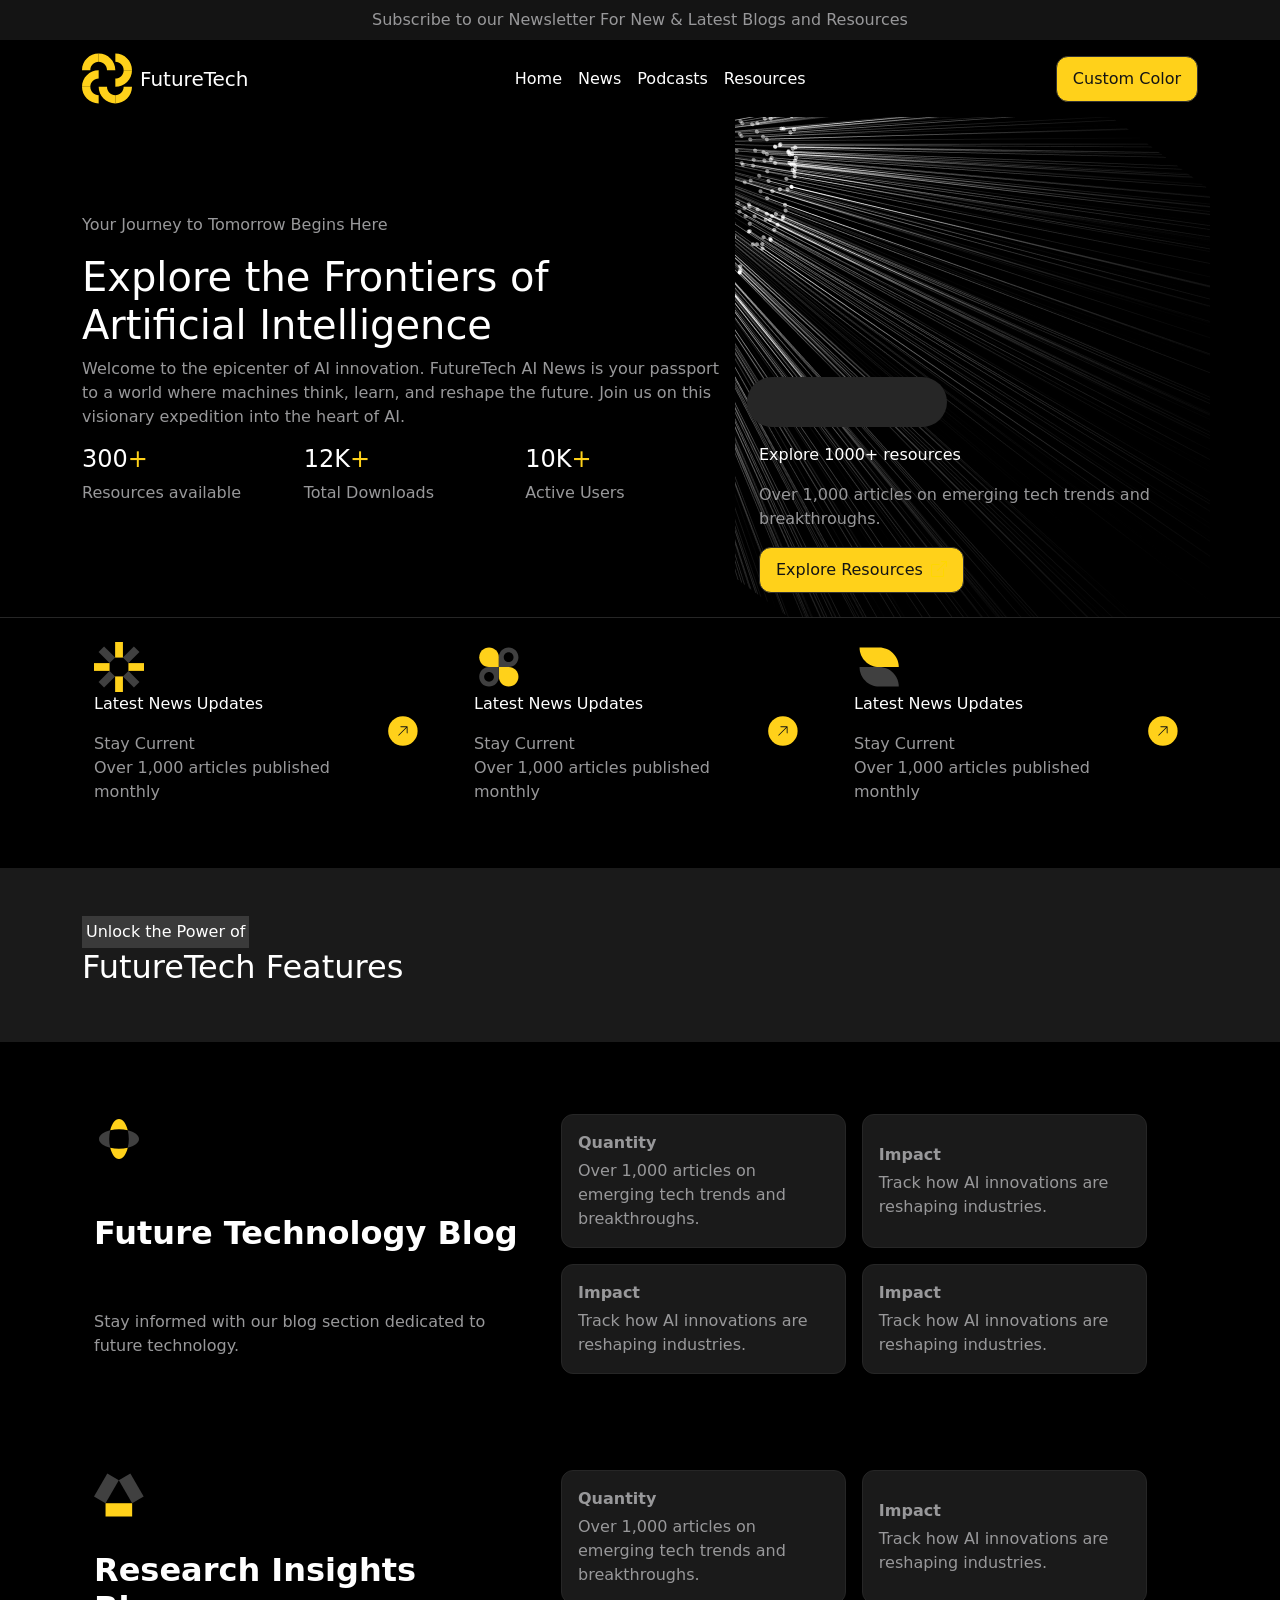
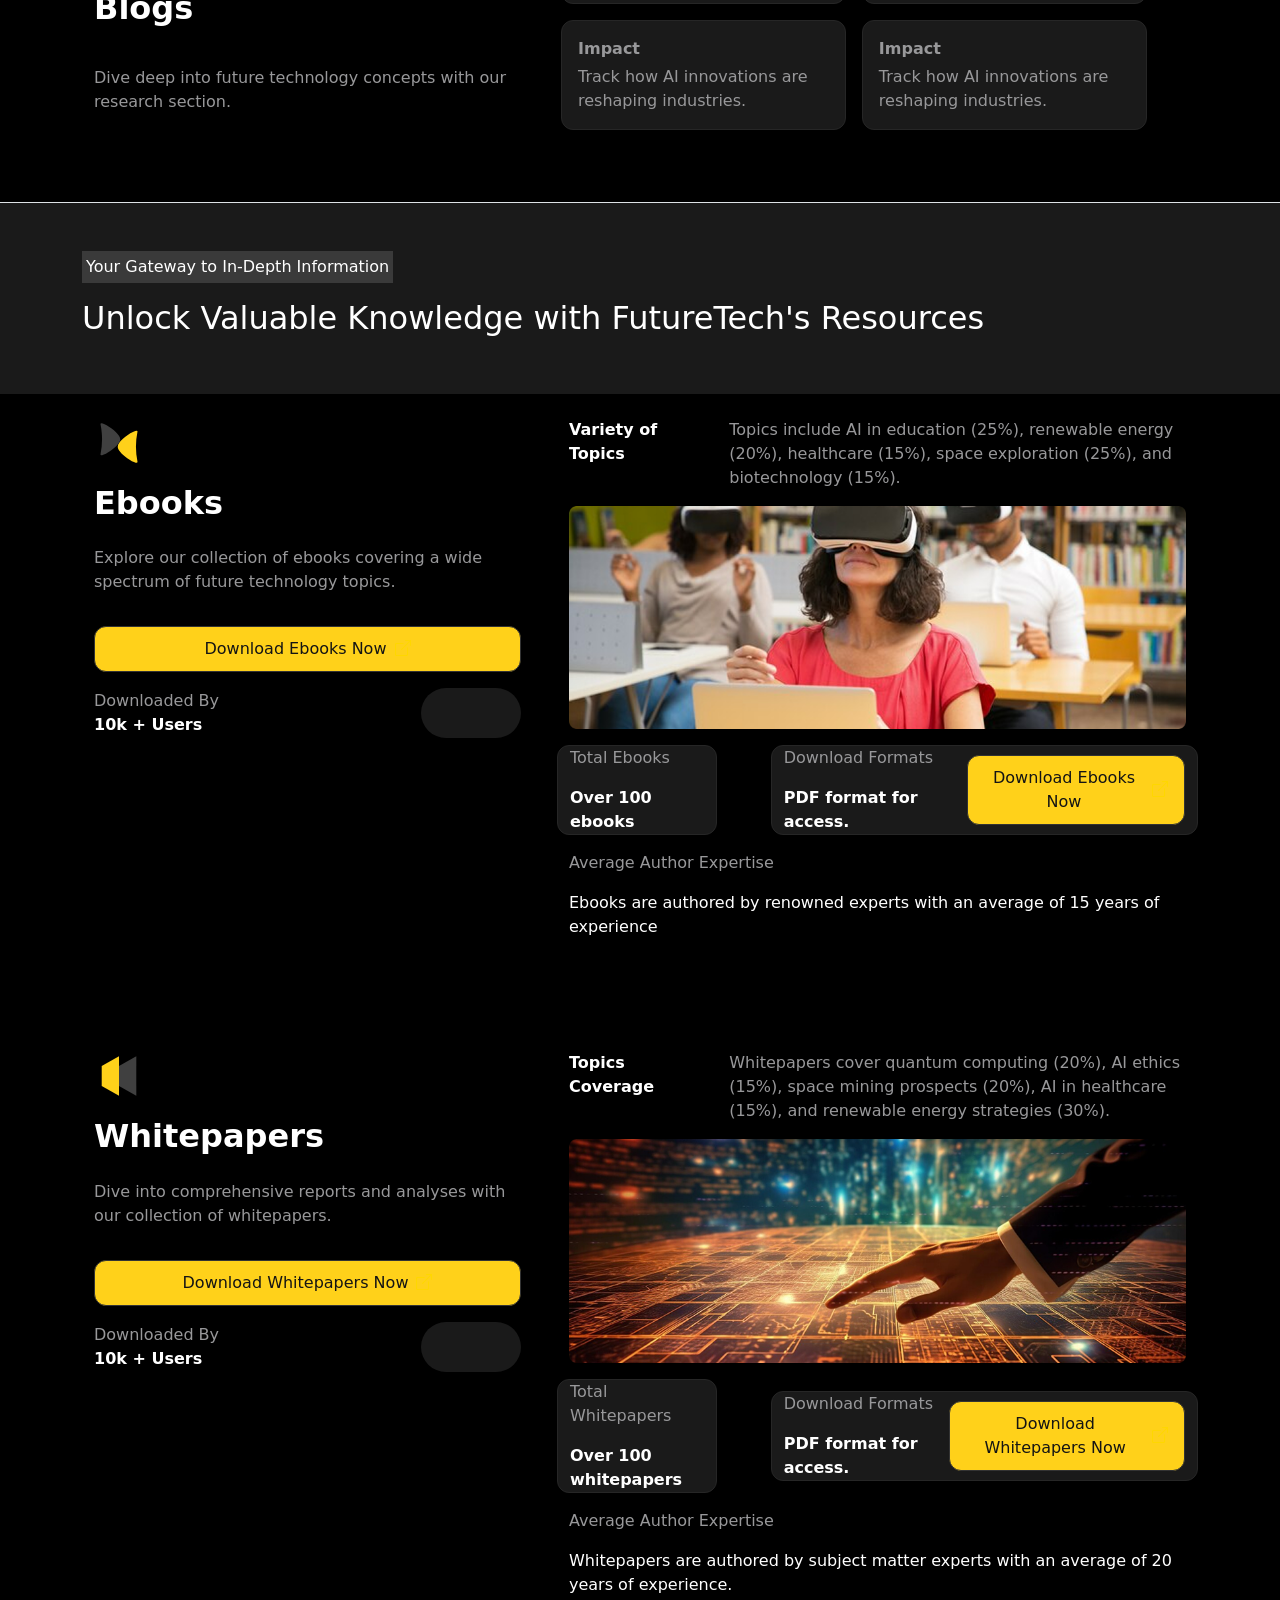
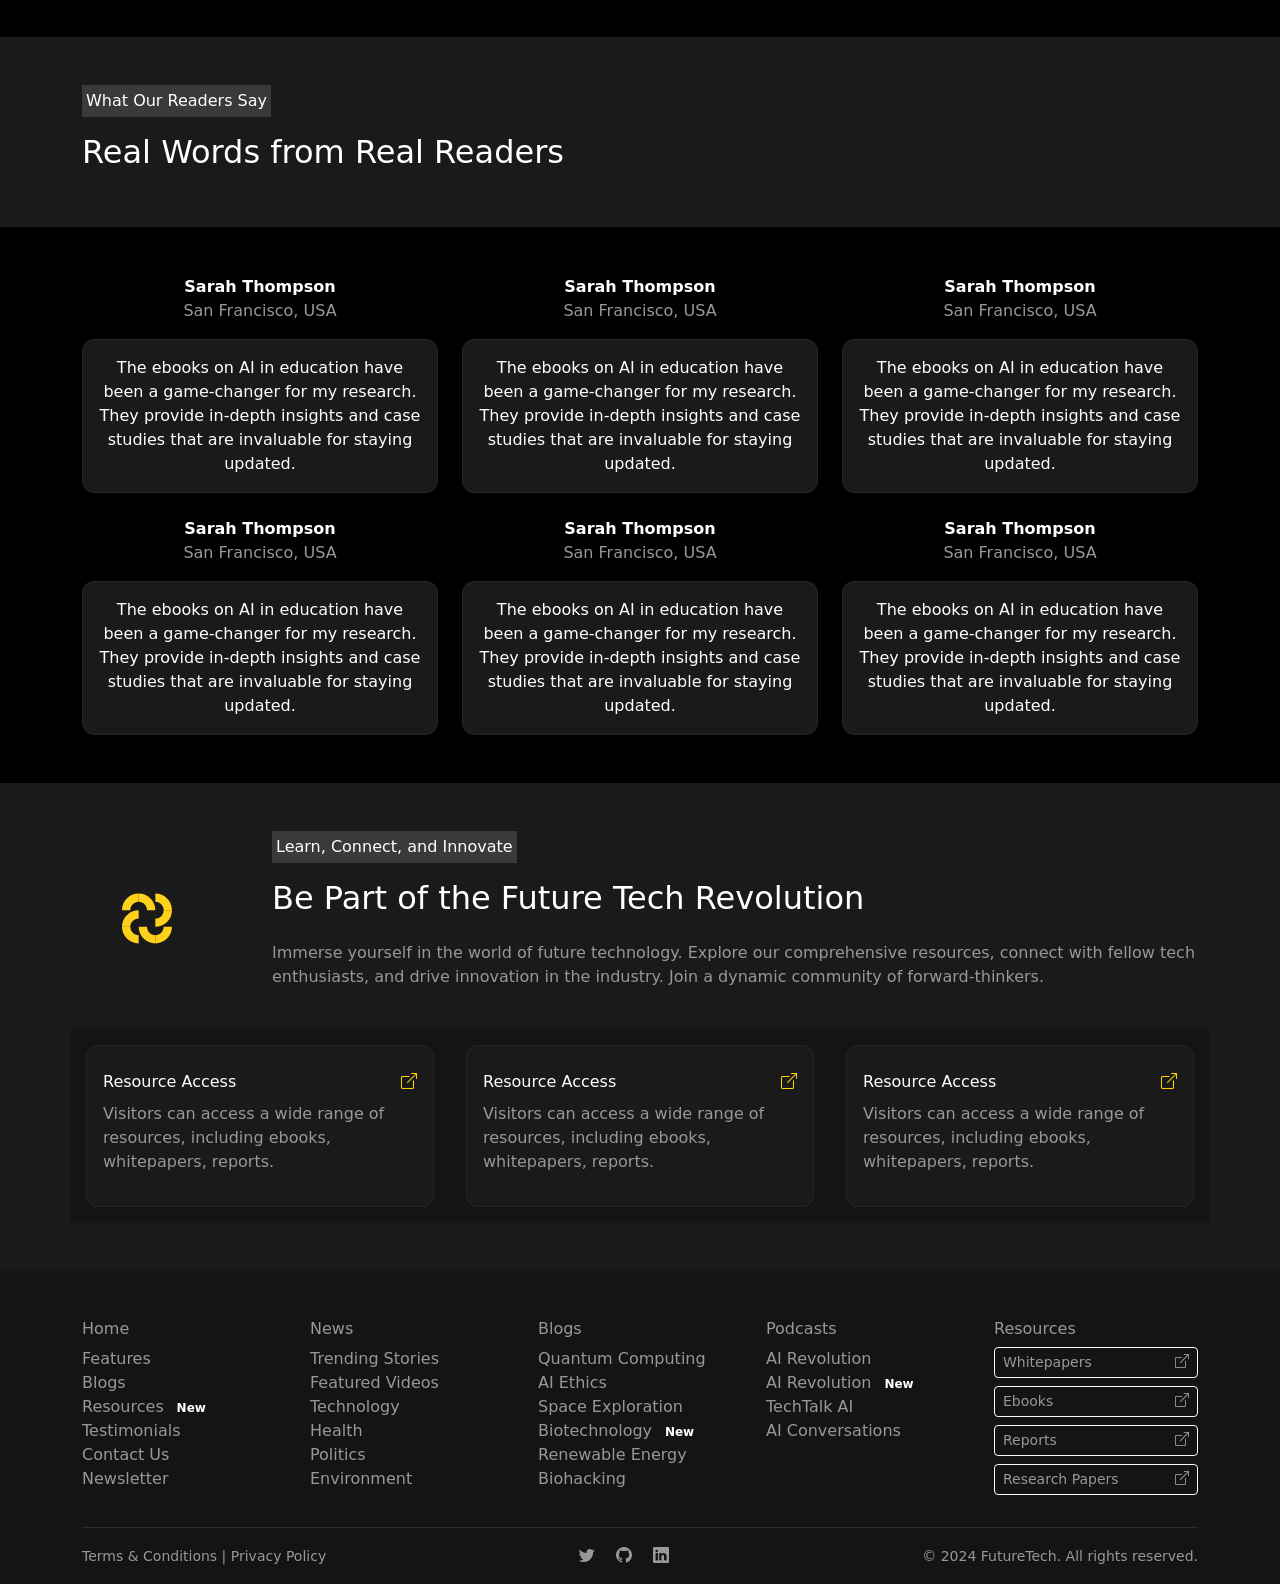
==== index.html @ 831b44a8 "Add the project." ====
<!DOCTYPE html>
<html lang="en">
  <head>
    <meta charset="UTF-8" />
    <meta name="viewport" content="width=device-width, initial-scale=1.0" />
    <title>Document</title>

    <link
      rel="stylesheet"
      href="https://cdnjs.cloudflare.com/ajax/libs/bootstrap/5.3.3/css/bootstrap.min.css"
      crossorigin="anonymous"
    />
    <link
      href="https://cdn.jsdelivr.net/npm/bootstrap-icons@1.10.5/font/bootstrap-icons.css"
      rel="stylesheet"
    />
    <link rel="stylesheet" href="style/style.css" />
  </head>

  <header>
    <div class="banner">
      <div
        class="container d-flex justify-content-center align-items-center py-2"
      >
        Subscribe to our Newsletter For New & Latest Blogs and Resources
      </div>
    </div>

    <nav class="navbar navbar-expand-lg">
      <div class="container">
        <a class="navbar-brand d-flex align-items-center" href="#">
          <img src="assets/icons/logo.svg" alt="logo" class="me-2" />
          <span class="text-white">FutureTech</span>
        </a>
        <button
          class="navbar-toggler"
          type="button"
          data-bs-toggle="collapse"
          data-bs-target="#navbarSupportedContent"
          aria-controls="navbarSupportedContent"
          aria-expanded="false"
          aria-label="Toggle navigation"
        >
          <span class="navbar-toggler-icon"></span>
        </button>
        <div
          class="collapse navbar-collapse justify-content-center"
          id="navbarSupportedContent"
        >
          <ul class="navbar-nav mx-auto mb-2 mb-lg-0">
            <li class="nav-item">
              <a
                class="nav-link my-nav-link mx-2 p-0 active"
                aria-current="page"
                href="#"
                >Home</a
              >
            </li>
            <li class="nav-item">
              <a class="nav-link mx-2 p-0" href="#">News</a>
            </li>
            <li class="nav-item">
              <a class="nav-link mx-2 p-0" href="#">Podcasts</a>
            </li>
            <li class="nav-item">
              <a class="nav-link mx-2 p-0" href="#">Resources</a>
            </li>
          </ul>
        </div>
        <button class="btn custom-btn d-none d-lg-block" type="submit">
          Custom Color
        </button>
      </div>
    </nav>

    <div class="first-row">
      <div class="container">
        <div class="row">
          <!-- Left Column -->
          <div
            class="col-12 col-md-7 left-container d-flex flex-column justify-content-center mb-4 mb-md-0"
          >
            <p>Your Journey to Tomorrow Begins Here</p>
            <h1 class="text-white">
              Explore the Frontiers of Artificial Intelligence
            </h1>
            <p>
              Welcome to the epicenter of AI innovation. FutureTech AI News is
              your passport to a world where machines think, learn, and reshape
              the future. Join us on this visionary expedition into the heart of
              AI.
            </p>

            <!-- Stats Row -->
            <div class="row text-white">
              <div class="col-4 col-sm-4">
                <h4>300<span class="text-yellow">+</span></h4>
                <p class="text-gray">Resources available</p>
              </div>
              <div class="col-4 col-sm-4">
                <h4>12K<span class="text-yellow">+</span></h4>
                <p class="text-gray">Total Downloads</p>
              </div>
              <div class="col-4 col-sm-4">
                <h4>10K<span class="text-yellow">+</span></h4>
                <p class="text-gray">Active Users</p>
              </div>
            </div>
          </div>

          <!-- Right Column -->
          <div
            class="col-12 col-md-5 right-container d-flex flex-column justify-content-end align-items-start p-4"
          >
            <div class="images row mb-3"></div>
            <p>Explore 1000+ resources</p>
            <p class="text-gray">
              Over 1,000 articles on emerging tech trends and breakthroughs.
            </p>
            <button class="custom-btn">
              Explore Resources
              <i class="bi bi-box-arrow-up-right arrow-icon"></i>
            </button>
          </div>
        </div>
      </div>
    </div>

    <div class="second-row">
      <div class="container">
        <div class="row">
          <!-- Reusable Columns -->
          <div class="col-12 col-md-6 col-lg-4 mb-4">
            <div class="row">
              <div
                class="col-8 col-sm-9 d-flex flex-column justify-content-between p-4"
              >
                <img
                  src="assets/icons/Icon.svg"
                  alt="icon"
                  style="width: 50px; height: 50px"
                />
                <p class="text-white">Latest News Updates</p>
                <p class="m-0">Stay Current</p>
                <p>Over 1,000 articles published monthly</p>
              </div>
              <div
                class="col-4 col-sm-3 d-flex justify-content-center align-items-center"
              >
                <a href="">
                  <img
                    src="assets/icons/arrow.svg"
                    alt="arrow"
                    style="width: 30px; height: 30px"
                  />
                </a>
              </div>
            </div>
          </div>

          <div class="col-12 col-md-6 col-lg-4 mb-4">
            <div class="row">
              <div
                class="col-8 col-sm-9 d-flex flex-column justify-content-between p-4"
              >
                <img
                  src="assets/icons/Icon (1).svg"
                  alt="icon"
                  style="width: 50px; height: 50px"
                />
                <p class="text-white">Latest News Updates</p>
                <p class="m-0">Stay Current</p>
                <p>Over 1,000 articles published monthly</p>
              </div>
              <div
                class="col-4 col-sm-3 d-flex justify-content-center align-items-center"
              >
                <a href="">
                  <img
                    src="assets/icons/arrow.svg"
                    alt="arrow"
                    style="width: 30px; height: 30px"
                  />
                </a>
              </div>
            </div>
          </div>

          <div class="col-12 col-md-6 col-lg-4 mb-4">
            <div class="row">
              <div
                class="col-8 col-sm-9 d-flex flex-column justify-content-between p-4"
              >
                <img
                  src="assets/icons/Icon (2).svg"
                  alt="icon"
                  style="width: 50px; height: 50px"
                />
                <p class="text-white">Latest News Updates</p>
                <p class="m-0">Stay Current</p>
                <p>Over 1,000 articles published monthly</p>
              </div>
              <div
                class="col-4 col-sm-3 d-flex justify-content-center align-items-center"
              >
                <a href="">
                  <img
                    src="assets/icons/arrow.svg"
                    alt="arrow"
                    style="width: 30px; height: 30px"
                  />
                </a>
              </div>
            </div>
          </div>
        </div>
      </div>
    </div>
  </header>

  <main>
    <!-- Features Section -->
    <section class="welcome-container py-5">
      <div class="container">
        <div class="p-1 patch">Unlock the Power of</div>
        <h2>FutureTech Features</h2>
      </div>
    </section>

    <section class="features py-5 border-bottom">
      <div class="container">
        <!-- First Feature Block -->
        <div class="row mb-5">
          <div class="col-12 col-md-5 p-4">
            <div class="d-flex flex-column justify-content-between gap-3 h-100">
              <img
                src="assets/icons/f-1.svg"
                alt="asd"
                style="width: 50px; height: 50px"
              />
              <h2><strong>Future Technology Blog</strong></h2>
              <p>
                Stay informed with our blog section dedicated to future
                technology.
              </p>
            </div>
          </div>
          <div class="col-12 col-md-7 p-4">
            <div class="row g-3">
              <div class="col-12 col-sm-6 col-lg-6 feature-item p-3 me-3">
                <div
                  class="d-flex flex-column justify-content-center align-items-start h-100"
                >
                  <strong class="mb-1">Quantity</strong>
                  <p class="mb-0">
                    Over 1,000 articles on emerging tech trends and
                    breakthroughs.
                  </p>
                </div>
              </div>
              <div class="col-12 col-sm-6 col-lg-6 feature-item p-3 me-3">
                <div
                  class="d-flex flex-column justify-content-center align-items-start h-100"
                >
                  <strong class="mb-1">Impact</strong>
                  <p class="mb-0">
                    Track how AI innovations are reshaping industries.
                  </p>
                </div>
              </div>
              <div class="col-12 col-sm-6 col-lg-6 feature-item p-3 me-3">
                <div
                  class="d-flex flex-column justify-content-center align-items-start h-100"
                >
                  <strong class="mb-1">Impact</strong>
                  <p class="mb-0">
                    Track how AI innovations are reshaping industries.
                  </p>
                </div>
              </div>
              <div class="col-12 col-sm-6 col-lg-6 feature-item p-3 me-3">
                <div
                  class="d-flex flex-column justify-content-center align-items-start h-100"
                >
                  <strong class="mb-1">Impact</strong>
                  <p class="mb-0">
                    Track how AI innovations are reshaping industries.
                  </p>
                </div>
              </div>
            </div>
          </div>
        </div>

        <!-- Second Feature Block -->
        <div class="row">
          <div class="col-12 col-md-5 p-4">
            <div class="d-flex flex-column justify-content-between gap-3 h-100">
              <img
                src="assets/icons/f-2.svg"
                alt="asd"
                style="width: 50px; height: 50px"
              />
              <h2><strong>Research Insights Blogs</strong></h2>
              <p>
                Dive deep into future technology concepts with our research
                section.
              </p>
            </div>
          </div>
          <div class="col-12 col-md-7 p-4">
            <div class="row g-3">
              <div class="col-12 col-sm-6 col-lg-6 feature-item p-3 me-3">
                <div
                  class="d-flex flex-column justify-content-center align-items-start h-100"
                >
                  <strong class="mb-1">Quantity</strong>
                  <p class="mb-0">
                    Over 1,000 articles on emerging tech trends and
                    breakthroughs.
                  </p>
                </div>
              </div>
              <div class="col-12 col-sm-6 col-lg-6 feature-item p-3 me-3">
                <div
                  class="d-flex flex-column justify-content-center align-items-start h-100"
                >
                  <strong class="mb-1">Impact</strong>
                  <p class="mb-0">
                    Track how AI innovations are reshaping industries.
                  </p>
                </div>
              </div>
              <div class="col-12 col-sm-6 col-lg-6 feature-item p-3 me-3">
                <div
                  class="d-flex flex-column justify-content-center align-items-start h-100"
                >
                  <strong class="mb-1">Impact</strong>
                  <p class="mb-0">
                    Track how AI innovations are reshaping industries.
                  </p>
                </div>
              </div>
              <div class="col-12 col-sm-6 col-lg-6 feature-item p-3 me-3">
                <div
                  class="d-flex flex-column justify-content-center align-items-start h-100"
                >
                  <strong class="mb-1">Impact</strong>
                  <p class="mb-0">
                    Track how AI innovations are reshaping industries.
                  </p>
                </div>
              </div>
            </div>
          </div>
        </div>
      </div>
    </section>

    <section class="welcome-container py-5">
      <div class="container">
        <div class="p-1 patch mb-3">Your Gateway to In-Depth Information</div>
        <h2>Unlock Valuable Knowledge with FutureTech's Resources</h2>
      </div>
    </section>

    <section class="knowledge">
      <div class="container">
        <!-- First Row -->
        <div class="row mb-5">
          <div class="col-12 col-md-5 p-4 d-flex flex-column gap-3">
            <img
              src="assets/icons/k-1.svg"
              alt=""
              style="width: 50px; height: 50px"
            />
            <h2><strong>Ebooks</strong></h2>
            <p>
              Explore our collection of ebooks covering a wide spectrum of
              future technology topics.
            </p>
            <button
              class="custom-btn d-flex justify-content-center align-items-center gap-2"
            >
              Download Ebooks Now
              <i class="bi bi-box-arrow-up-right arrow-icon"></i>
            </button>
            <div
              class="download-count d-flex justify-content-between align-items-center"
            >
              <div>
                <p class="mb-0">Downloaded By</p>
                <strong class="text-white">10k + Users</strong>
              </div>
              <div
                style="
                  height: 50px;
                  width: 100px;
                  background-color: rgba(47, 47, 47, 0.574);
                  border-radius: 100px;
                "
              ></div>
            </div>
          </div>

          <div class="col-12 col-md-7 p-4">
            <div class="container-fluid px-0 mb-3">
              <div class="row">
                <div class="col-12 col-sm-3">
                  <strong class="text-white">Variety of Topics</strong>
                </div>
                <div class="col-12 col-sm-9">
                  Topics include AI in education (25%), renewable energy (20%),
                  healthcare (15%), space exploration (25%), and biotechnology
                  (15%).
                </div>
              </div>
            </div>
            <div class="image mb-3">
              <img src="assets/imgs/k-1.png" alt="" class="img-fluid" />
            </div>
            <div class="container-fluid px-0">
              <div class="row align-items-center">
                <div class="col-12 col-sm-3 bor-back mb-3 mb-sm-0">
                  <p>Total Ebooks</p>
                  <strong class="text-white">Over 100 ebooks</strong>
                </div>
                <div class="col-12 col-sm-1"></div>
                <div
                  class="col-12 col-sm-8 bor-back d-flex justify-content-between align-items-center"
                >
                  <div>
                    <p>Download Formats</p>
                    <strong class="text-white">PDF format for access.</strong>
                  </div>
                  <button
                    class="custom-btn d-flex justify-content-center align-items-center gap-2"
                  >
                    Download Ebooks Now
                    <i class="bi bi-box-arrow-up-right arrow-icon"></i>
                  </button>
                </div>
              </div>
            </div>
            <div class="mt-3">
              <p>Average Author Expertise</p>
              <p class="text-white">
                Ebooks are authored by renowned experts with an average of 15
                years of experience
              </p>
            </div>
          </div>
        </div>

        <!-- Second Row -->
        <div class="row">
          <div class="col-12 col-md-5 p-4 d-flex flex-column gap-3">
            <img
              src="assets/icons/k-2.svg"
              alt=""
              style="width: 50px; height: 50px"
            />
            <h2><strong>Whitepapers</strong></h2>
            <p>
              Dive into comprehensive reports and analyses with our collection
              of whitepapers.
            </p>
            <button
              class="custom-btn d-flex justify-content-center align-items-center gap-2"
            >
              Download Whitepapers Now
              <i class="bi bi-box-arrow-up-right arrow-icon"></i>
            </button>
            <div
              class="download-count d-flex justify-content-between align-items-center"
            >
              <div>
                <p class="mb-0">Downloaded By</p>
                <strong class="text-white">10k + Users</strong>
              </div>
              <div
                style="
                  height: 50px;
                  width: 100px;
                  background-color: rgba(47, 47, 47, 0.574);
                  border-radius: 100px;
                "
              ></div>
            </div>
          </div>

          <div class="col-12 col-md-7 p-4">
            <div class="container-fluid px-0 mb-3">
              <div class="row">
                <div class="col-12 col-sm-3">
                  <strong class="text-white">Topics Coverage</strong>
                </div>
                <div class="col-12 col-sm-9">
                  Whitepapers cover quantum computing (20%), AI ethics (15%),
                  space mining prospects (20%), AI in healthcare (15%), and
                  renewable energy strategies (30%).
                </div>
              </div>
            </div>
            <div class="image mb-3">
              <img src="assets/imgs/k-2.png" alt="" class="img-fluid" />
            </div>
            <div class="container-fluid px-0">
              <div class="row align-items-center">
                <div class="col-12 col-sm-3 bor-back mb-3 mb-sm-0">
                  <p>Total Whitepapers</p>
                  <strong class="text-white">Over 100 whitepapers</strong>
                </div>
                <div class="col-12 col-sm-1"></div>
                <div
                  class="col-12 col-sm-8 bor-back d-flex justify-content-between align-items-center"
                >
                  <div>
                    <p>Download Formats</p>
                    <strong class="text-white">PDF format for access.</strong>
                  </div>
                  <button
                    class="custom-btn d-flex justify-content-center align-items-center gap-2"
                  >
                    Download Whitepapers Now
                    <i class="bi bi-box-arrow-up-right arrow-icon"></i>
                  </button>
                </div>
              </div>
            </div>
            <div class="mt-3">
              <p>Average Author Expertise</p>
              <p class="text-white">
                Whitepapers are authored by subject matter experts with an
                average of 20 years of experience.
              </p>
            </div>
          </div>
        </div>
      </div>
    </section>

    <section class="welcome-container py-5">
      <div class="container">
        <div class="p-1 patch mb-3">What Our Readers Say</div>
        <h2>Real Words from Real Readers</h2>
      </div>
    </section>

    <section class="real my-5">
      <div class="container">
        <div
          class="row d-flex flex-wrap justify-content-between align-items-start g-4"
        >
          <!-- Card 1 -->
          <div class="col-12 col-md-6 col-lg-4 real-card">
            <strong class="text-white">Sarah Thompson</strong>
            <p>San Francisco, USA</p>
            <div class="text-center">
              <div class="p-3 bor-back text-white">
                The ebooks on AI in education have been a game-changer for my
                research. They provide in-depth insights and case studies that
                are invaluable for staying updated.
              </div>
            </div>
          </div>

          <!-- Card 2 -->
          <div class="col-12 col-md-6 col-lg-4 real-card">
            <strong class="text-white">Sarah Thompson</strong>
            <p>San Francisco, USA</p>
            <div class="text-center">
              <div class="p-3 bor-back text-white">
                The ebooks on AI in education have been a game-changer for my
                research. They provide in-depth insights and case studies that
                are invaluable for staying updated.
              </div>
            </div>
          </div>

          <!-- Card 3 -->
          <div class="col-12 col-md-6 col-lg-4 real-card">
            <strong class="text-white">Sarah Thompson</strong>
            <p>San Francisco, USA</p>
            <div class="text-center">
              <div class="p-3 bor-back text-white">
                The ebooks on AI in education have been a game-changer for my
                research. They provide in-depth insights and case studies that
                are invaluable for staying updated.
              </div>
            </div>
          </div>

          <!-- Card 4 -->
          <div class="col-12 col-md-6 col-lg-4 real-card">
            <strong class="text-white">Sarah Thompson</strong>
            <p>San Francisco, USA</p>
            <div class="text-center">
              <div class="p-3 bor-back text-white">
                The ebooks on AI in education have been a game-changer for my
                research. They provide in-depth insights and case studies that
                are invaluable for staying updated.
              </div>
            </div>
          </div>

          <!-- Card 5 -->
          <div class="col-12 col-md-6 col-lg-4 real-card">
            <strong class="text-white">Sarah Thompson</strong>
            <p>San Francisco, USA</p>
            <div class="text-center">
              <div class="p-3 bor-back text-white">
                The ebooks on AI in education have been a game-changer for my
                research. They provide in-depth insights and case studies that
                are invaluable for staying updated.
              </div>
            </div>
          </div>

          <!-- Card 6 -->
          <div class="col-12 col-md-6 col-lg-4 real-card">
            <strong class="text-white">Sarah Thompson</strong>
            <p>San Francisco, USA</p>
            <div class="text-center">
              <div class="p-3 bor-back text-white">
                The ebooks on AI in education have been a game-changer for my
                research. They provide in-depth insights and case studies that
                are invaluable for staying updated.
              </div>
            </div>
          </div>
        </div>
      </div>
    </section>

    <section class="part pt-5 bg-my-semi-black py-5">
      <div class="container">
        <div class="row align-items-center mb-4">
          <div class="col-12 col-md-2 logo pe-md-5 mb-3 mb-md-0">
            <img src="assets/icons/logo.svg" alt="logo" style="height: 100%" />
          </div>
          <div class="col-12 col-md-10">
            <div class="p-1 patch">Learn, Connect, and Innovate</div>
            <h2 class="py-3">Be Part of the Future Tech Revolution</h2>
            <p>
              Immerse yourself in the world of future technology. Explore our
              comprehensive resources, connect with fellow tech enthusiasts, and
              drive innovation in the industry. Join a dynamic community of
              forward-thinkers.
            </p>
          </div>
        </div>
        <div class="row bg-my-black">
          <div class="col-12 col-md-4 p-3">
            <div
              class="bor-back p-3 h-100 d-flex flex-column justify-content-between"
            >
              <div
                class="d-flex justify-content-between align-items-center py-2"
              >
                <div class="text-white">Resource Access</div>
                <i class="bi bi-box-arrow-up-right arrow-icon"></i>
              </div>
              <p>
                Visitors can access a wide range of resources, including ebooks,
                whitepapers, reports.
              </p>
            </div>
          </div>
          <div class="col-12 col-md-4 p-3">
            <div
              class="bor-back p-3 h-100 d-flex flex-column justify-content-between"
            >
              <div
                class="d-flex justify-content-between align-items-center py-2"
              >
                <div class="text-white">Resource Access</div>
                <i class="bi bi-box-arrow-up-right arrow-icon"></i>
              </div>
              <p>
                Visitors can access a wide range of resources, including ebooks,
                whitepapers, reports.
              </p>
            </div>
          </div>
          <div class="col-12 col-md-4 p-3">
            <div
              class="bor-back p-3 h-100 d-flex flex-column justify-content-between"
            >
              <div
                class="d-flex justify-content-between align-items-center py-2"
              >
                <div class="text-white">Resource Access</div>
                <i class="bi bi-box-arrow-up-right arrow-icon"></i>
              </div>
              <p>
                Visitors can access a wide range of resources, including ebooks,
                whitepapers, reports.
              </p>
            </div>
          </div>
        </div>
      </div>
    </section>
  </main>

  <footer class="bg-my-black pt-5">
    <div class="container">
      <div class="row">
        <!-- Column 1 -->
        <div class="col-md">
          <h6>Home</h6>
          <ul class="list-unstyled">
            <li>Features</li>
            <li>Blogs</li>
            <li>Resources <span class="badge bg-my-black small">New</span></li>
            <li>Testimonials</li>
            <li>Contact Us</li>
            <li>Newsletter</li>
          </ul>
        </div>

        <!-- Column 2 -->
        <div class="col-md">
          <h6>News</h6>
          <ul class="list-unstyled">
            <li>Trending Stories</li>
            <li>Featured Videos</li>
            <li>Technology</li>
            <li>Health</li>
            <li>Politics</li>
            <li>Environment</li>
          </ul>
        </div>

        <!-- Column 3 -->
        <div class="col-md">
          <h6>Blogs</h6>
          <ul class="list-unstyled">
            <li>Quantum Computing</li>
            <li>AI Ethics</li>
            <li>Space Exploration</li>
            <li>
              Biotechnology <span class="badge bg-my-black small">New</span>
            </li>
            <li>Renewable Energy</li>
            <li>Biohacking</li>
          </ul>
        </div>

        <!-- Column 4 -->
        <div class="col-md">
          <h6>Podcasts</h6>
          <ul class="list-unstyled">
            <li>AI Revolution</li>
            <li>
              AI Revolution <span class="badge bg-my-black small">New</span>
            </li>
            <li>TechTalk AI</li>
            <li>AI Conversations</li>
          </ul>
        </div>

        <!-- Column 5 -->
        <div class="col-md">
          <h6>Resources</h6>
          <ul class="list-unstyled">
            <li>
              <button
                class="btn btn-outline-light btn-sm w-100 d-flex justify-content-between"
              >
                Whitepapers <i class="bi bi-box-arrow-up-right"></i>
              </button>
            </li>
            <li>
              <button
                class="btn btn-outline-light btn-sm w-100 d-flex justify-content-between mt-2"
              >
                Ebooks <i class="bi bi-box-arrow-up-right"></i>
              </button>
            </li>
            <li>
              <button
                class="btn btn-outline-light btn-sm w-100 d-flex justify-content-between mt-2"
              >
                Reports <i class="bi bi-box-arrow-up-right"></i>
              </button>
            </li>
            <li>
              <button
                class="btn btn-outline-light btn-sm w-100 d-flex justify-content-between mt-2"
              >
                Research Papers <i class="bi bi-box-arrow-up-right"></i>
              </button>
            </li>
          </ul>
        </div>
      </div>

      <hr class="border-secondary" />

      <div
        class="d-flex justify-content-between align-items-center pb-3 flex-wrap"
      >
        <div>
          <small>Terms & Conditions | Privacy Policy</small>
        </div>
        <div>
          <i class="bi bi-twitter mx-2"></i>
          <i class="bi bi-github mx-2"></i>
          <i class="bi bi-linkedin mx-2"></i>
        </div>
        <div>
          <small>© 2024 FutureTech. All rights reserved.</small>
        </div>
      </div>
    </div>
  </footer>

  <script
    src="https://cdnjs.cloudflare.com/ajax/libs/bootstrap/5.3.3/js/bootstrap.bundle.min.js"
    crossorigin="anonymous"
  ></script>
</html>
---- style/style.css ----
:root {
    --normal-text-color: #98989A;
    --gray-text-color: #98989A;
    --background-dark: #141414;
    --background-semi-dark: #1A1A1A;
    --yellow: #FFD11A;
    --border-color: #262626;
    --white-color: #fff;
    --background-dark: #141414;
    --background-semi-dark: #1A1A1A;
    --yellow-color: #FFD11A;
    --gray-text-color: #98989A;
    --gray-nav-text-color: #7E7E81;
    --white-color: #fff;
    --border-color: #262626;
}

img {
    max-width: 100%;
}

body {
    color: var(--normal-text-color);
    background-color: black;
}

a {
    text-decoration: none;
    color: inherit;
}

.text-white {
    color: var(--white-color);
}

.text-gray {
    color: var(--gray-text-color);
}

.text-black {
    color: var(--background-dark);
}

.text-yellow {
    color: var(--yellow);
}


.bg-my-black {
    background-color: var(--background-dark);
}

.bg-my-semi-black {
    background-color: var(--background-semi-dark);
}

header .banner {
    background-color: var(--background-dark);
}

.custom-btn {
    background-color: var(--yellow);
    border: none;
}

.custom-btn:hover {
    background-color: #00000024;
}

.header {
    background-color: var(--background-semi-dark);
}

.navbar .collapse .navbar-nav .nav-item .nav-link {
    color: var(--white-color);
}

.navbar .collapse .navbar-nav .nav-item .nav-link:hover {
    color: var(--yellow);
}

.first-row {
    border-bottom: 1px solid var(--border-color);
}

.first-row .right-container {
    background-color: black;
    background-image: url(../assets/imgs/Abstract\ Design.png);
    background-position: top;
    background-repeat: no-repeat;
    color: white;
    height: 500px;
}

.first-row .right-container .images {
    height: 50px;
    width: 200px;
    background-color: var(--border-color);
    border-radius: 1000px;
}

.first-row .left-container {
    background-color: black;
}

.custom-btn {
    background-color: var(--yellow);
    color: var(--background-dark);
    border: 1px solid #333;
    padding: 10px 16px;
    border-radius: 12px;
    font-size: 16px;
    display: inline-flex;
    align-items: center;
    gap: 8px;
    transition: all 0.3s ease;
}

.custom-btn:hover {
    color: #ffd700;
    border-color: #ffd700;
}

.arrow-icon {
    color: #ffd700;
    font-size: 16px;
}

.welcome-container {
    background-color: var(--background-semi-dark);
}

h2 {
    color: white;
}

.feature-item {
    width: 45%;
    border: 1px solid var(--border-color);
    border-radius: 12px;
    background-color: var(--background-semi-dark);
}

.feature-row {
    justify-content: center;
}

.bor-back {
    border: 1px solid var(--border-color);
    background-color: var(--background-semi-dark);
    border-radius: 12px;
}

.image {
    border-radius: 12px;
}

.real-card {
    display: flex;
    flex-direction: column;
    justify-content: space-between;
    align-items: center;
}

.real-card>div {
    width: 100%;
}

.patch {
    display: inline-block;
    background-color: rgba(152, 152, 152, 0.249);
    color: white;
}

.download-btn {
    height: 50px;
    width: 100px;
    background-color: rgba(47, 47, 47, 0.574);
    border-radius: 100px;
}

.part div.logo {
    display: flex;
    flex-direction: column;
    justify-content: center;
    align-items: center;
}

.feature-item {
    cursor: pointer;
    transition: transform 0.2s ease;
}

.feature-item:hover {
    transform: scale(1.05);
    border-color: var(--yellow);
}

/* Hover for list items */
footer ul li {
  cursor: pointer;
  transition: color 0.3s ease;
}

footer ul li:hover {
  color: var(--yellow-color);
}

/* Hover for footer buttons */
footer .btn-outline-light {
  transition: all 0.3s ease;
  color: var(--gray-text-color);
}

footer .btn-outline-light:hover {
  background-color: var(--background-dark);
  color: var(--white-color);
  border-color: var(--yellow-color);
}

/* Optional: icon hover effect */
footer i:hover {
  color: var(--bs-primary); /* or any hover color */
  transition: color 0.3s ease;
  cursor: pointer;
}
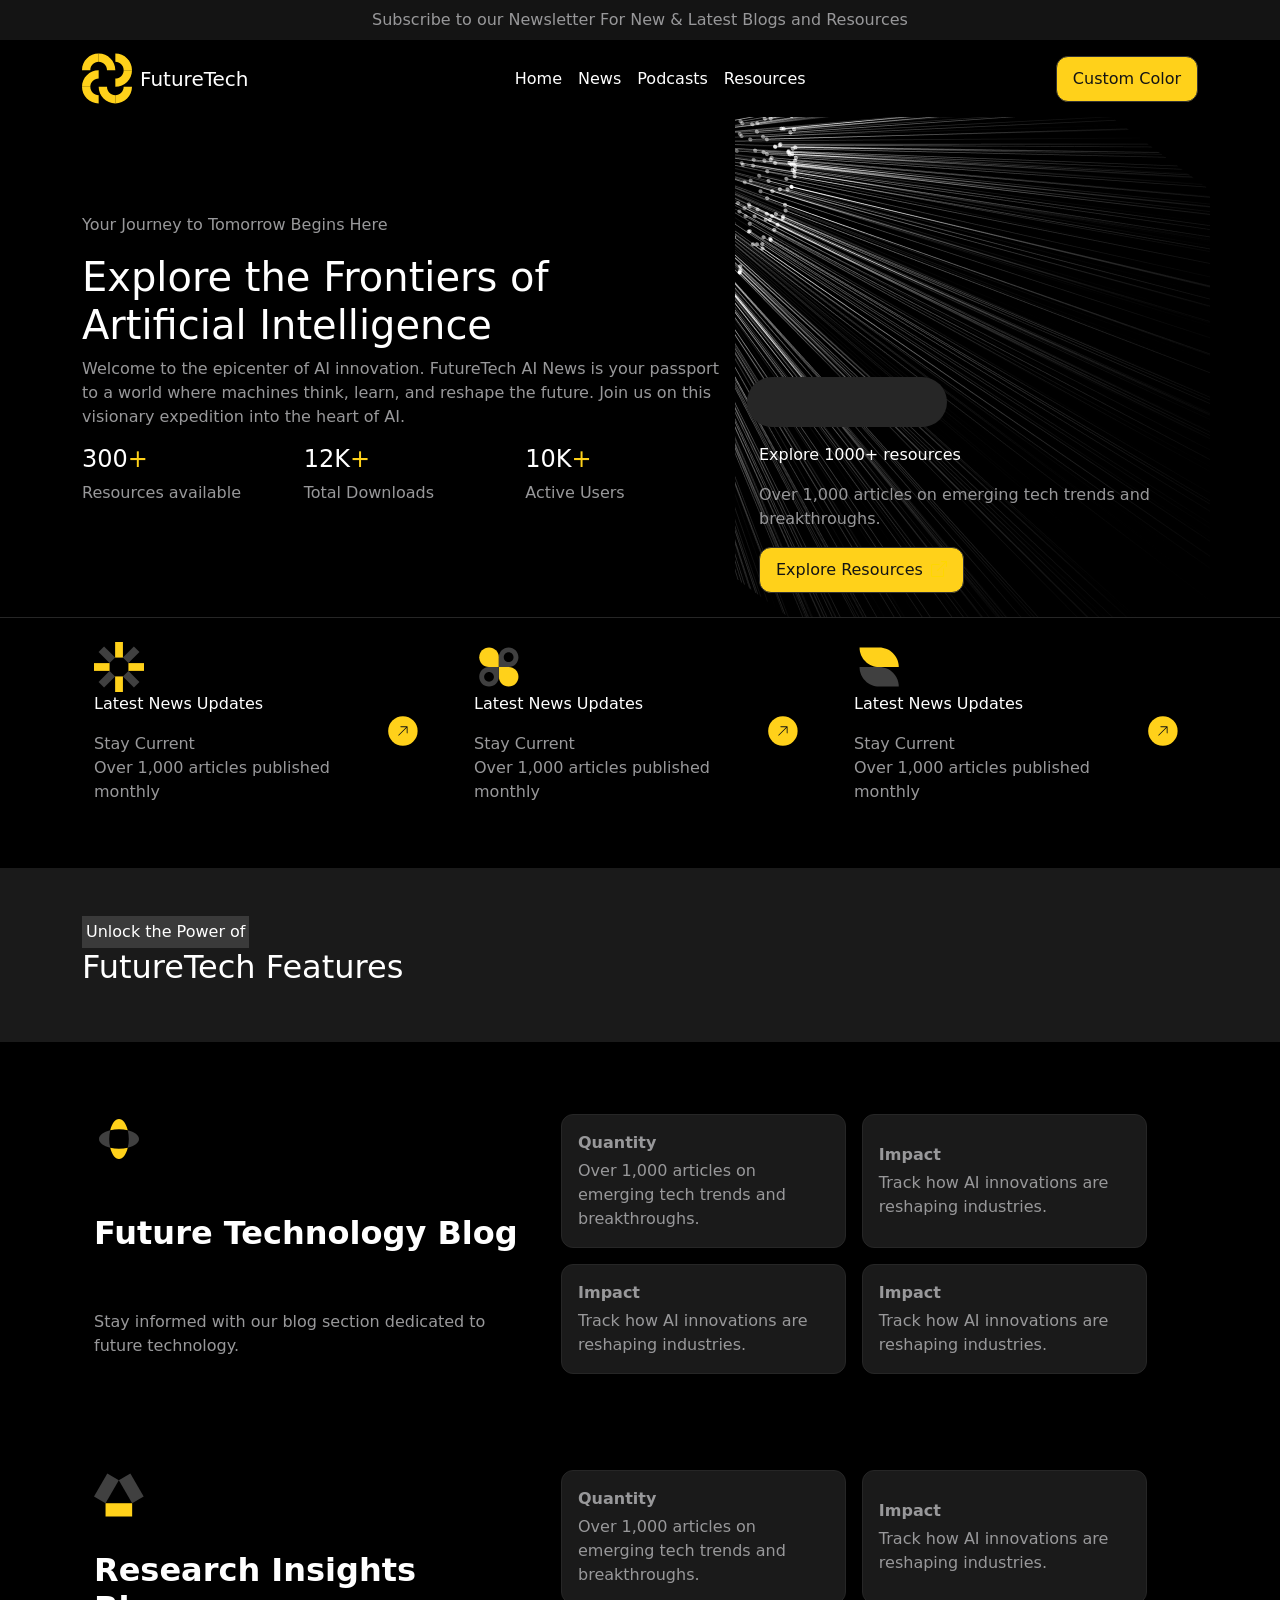
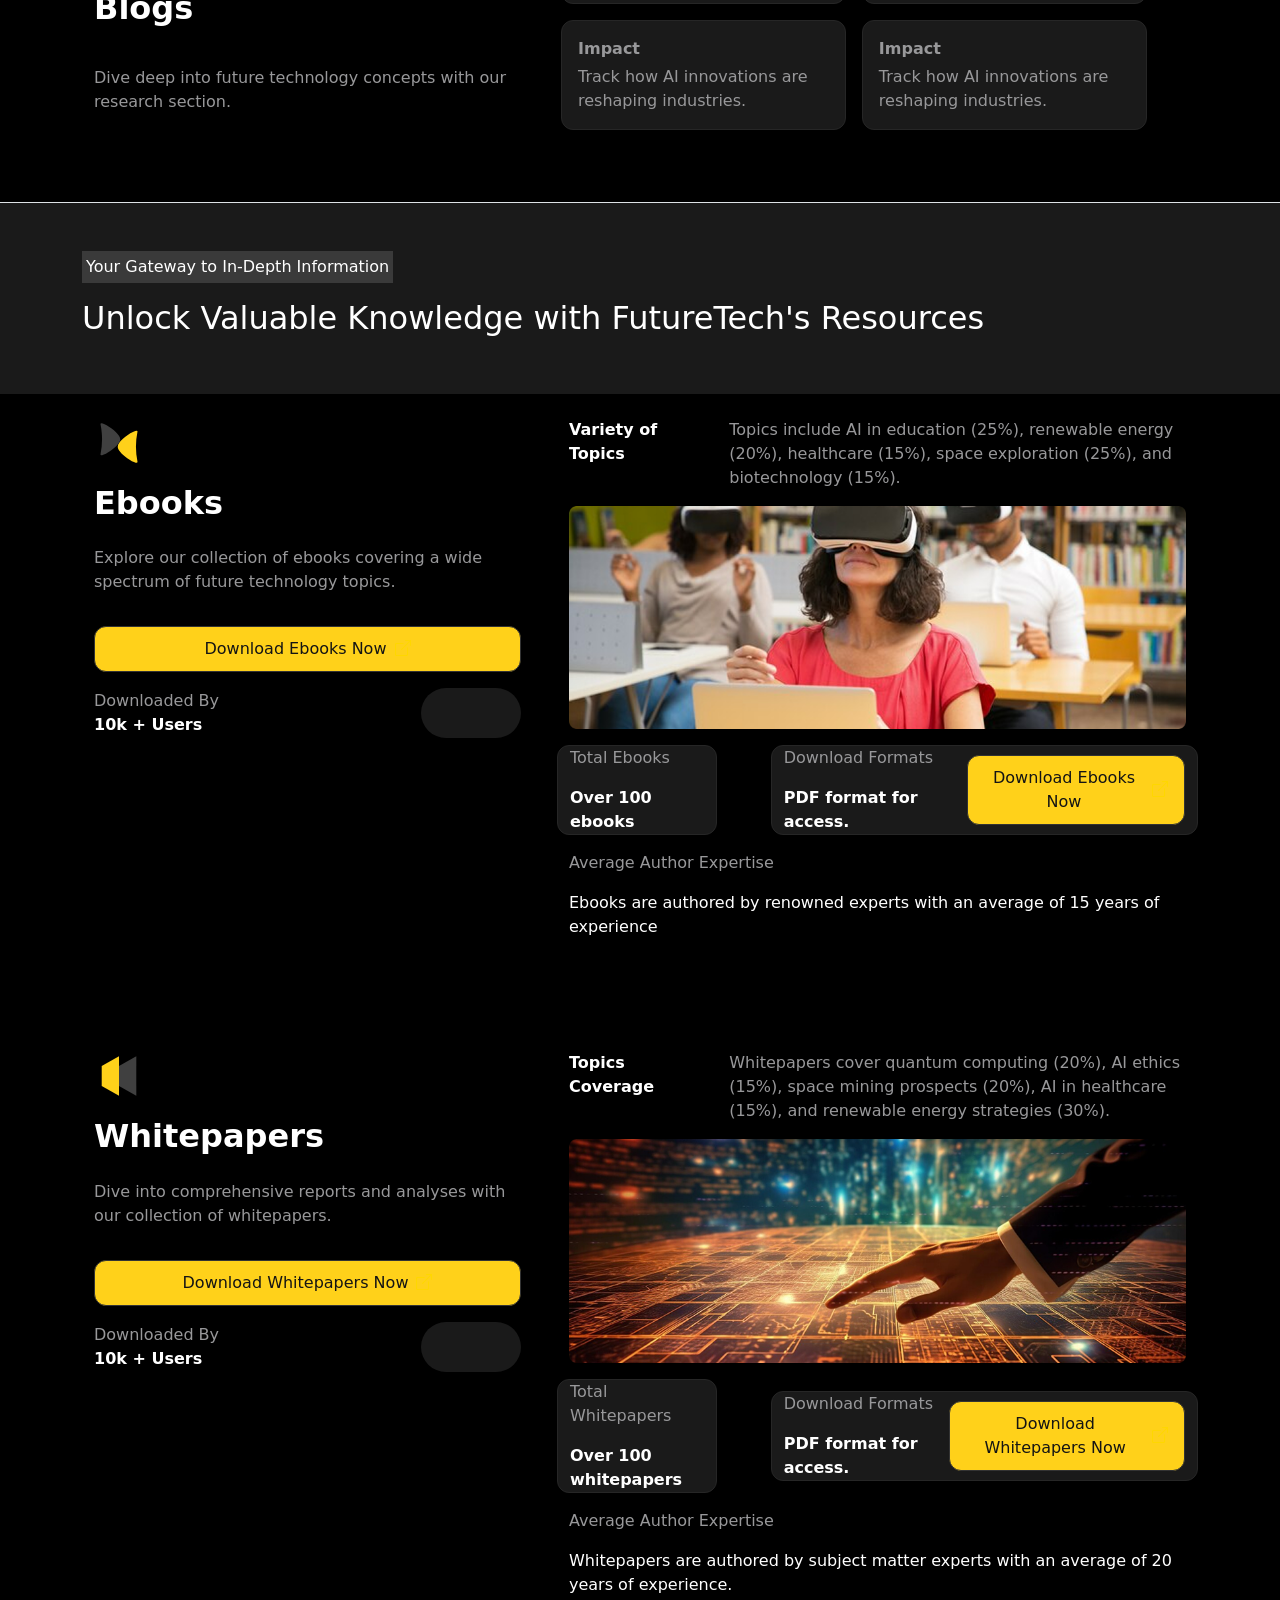
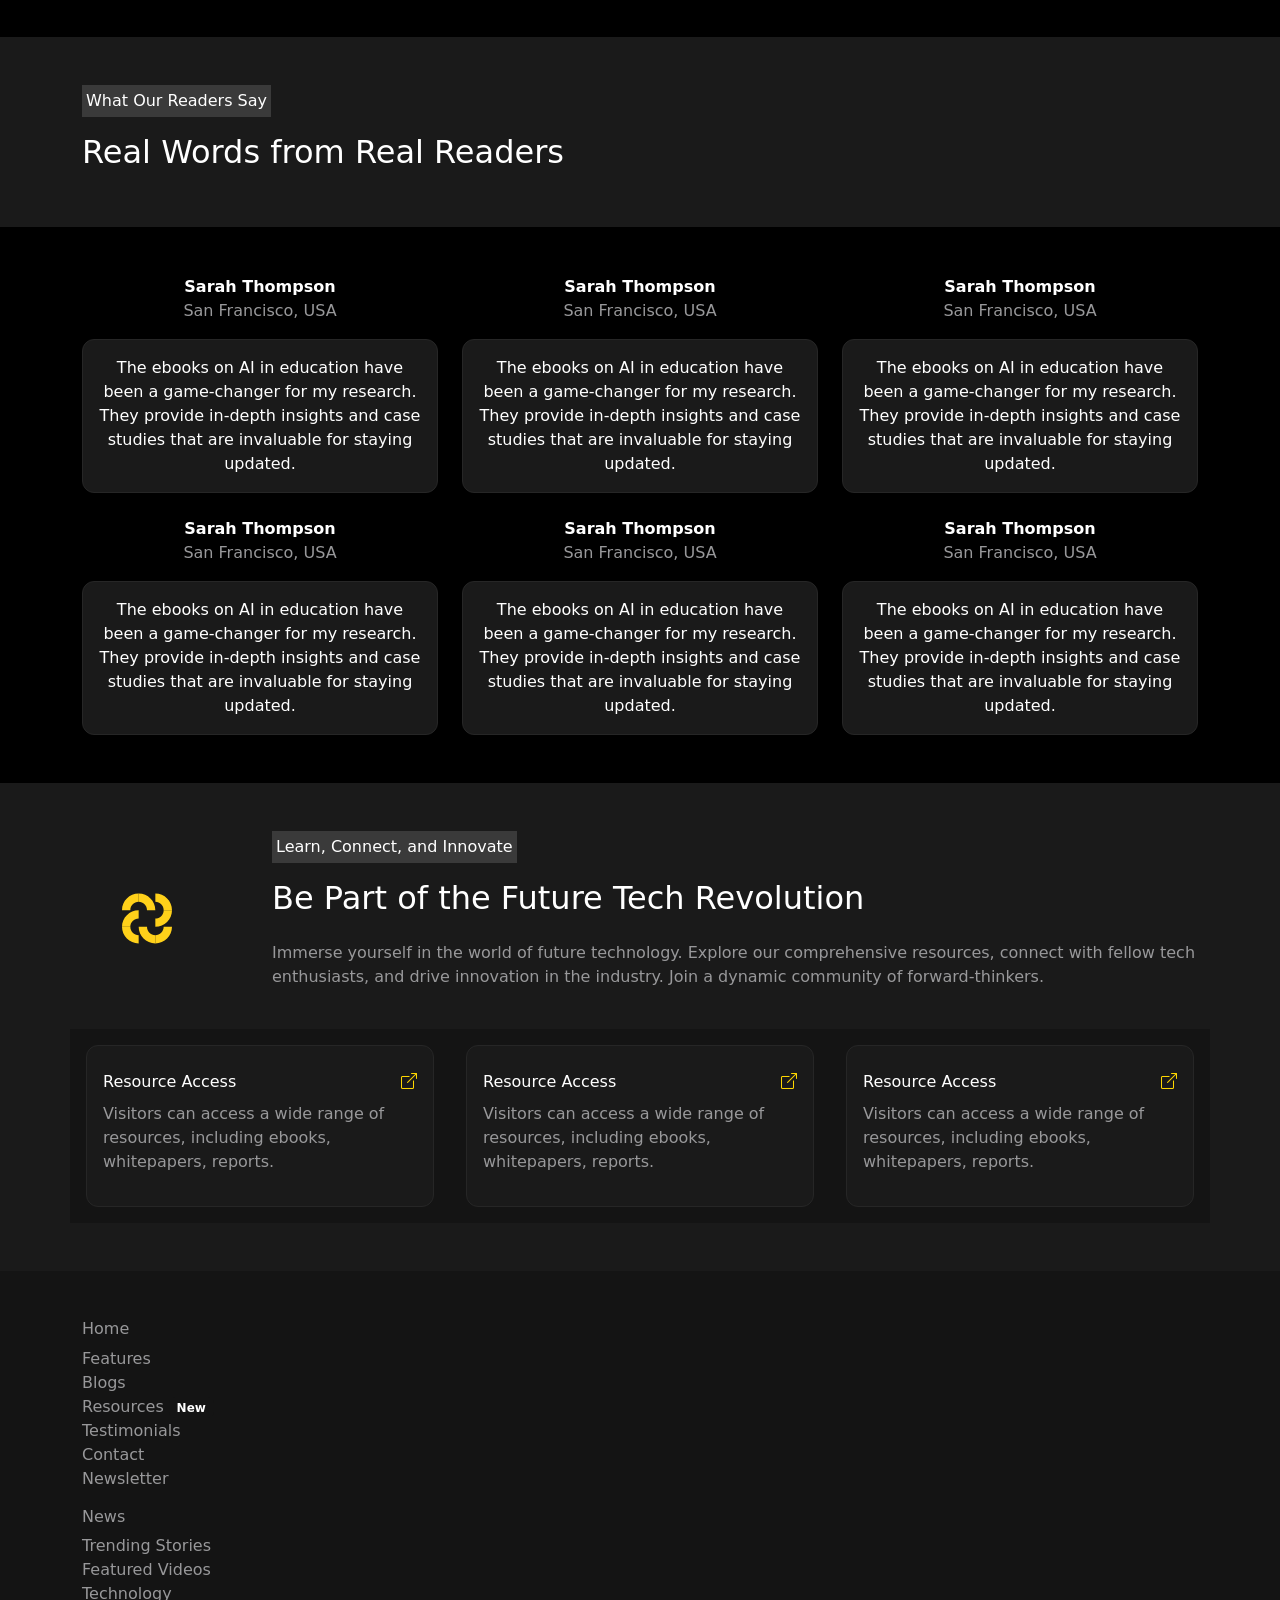
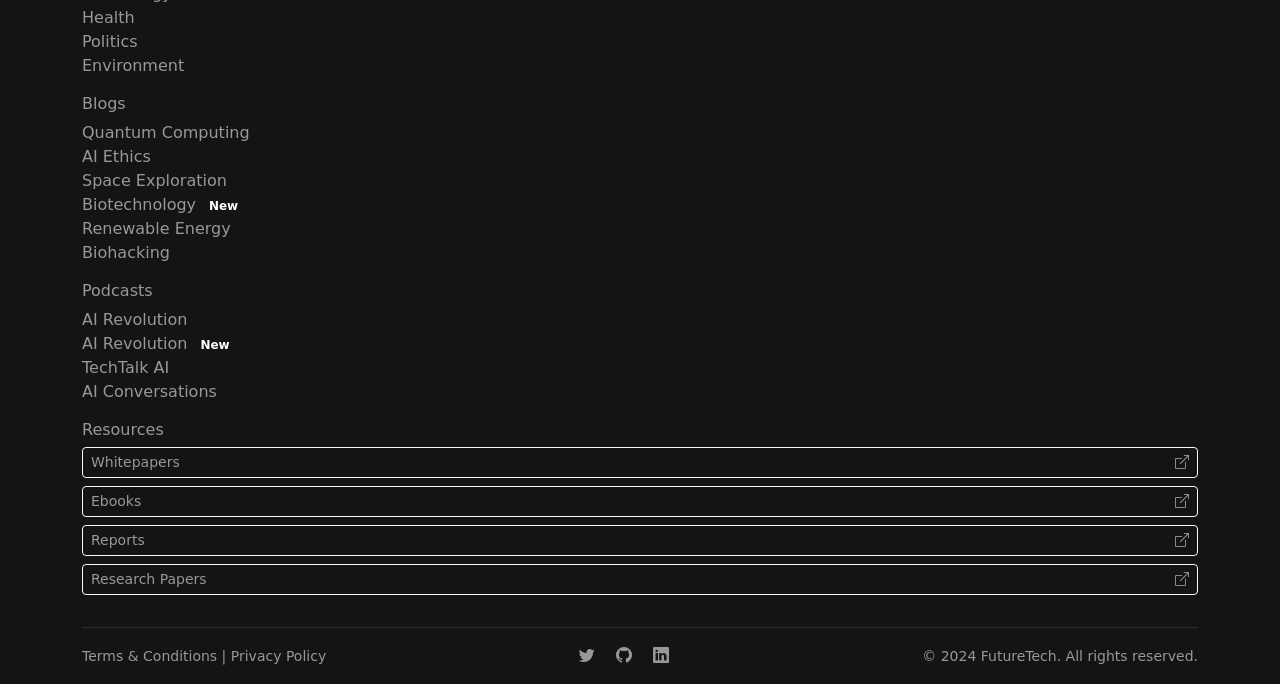
==== commit af5d936d: "Make navbar nav to 'contact us' page." ====
--- a/index.html
+++ b/index.html
@@ -1,9 +1,14 @@
-<!DOCTYPE html>
+<!doctype html>
 <html lang="en">
   <head>
     <meta charset="UTF-8" />
     <meta name="viewport" content="width=device-width, initial-scale=1.0" />
-    <title>Document</title>
+    <title>FutureTech</title>
+    <link
+      rel="shortcut icon"
+      href="./assets/icons/logo.svg"
+      type="image/x-icon"
+    />
 
     <link
       rel="stylesheet"
@@ -57,13 +62,13 @@
               >
             </li>
             <li class="nav-item">
-              <a class="nav-link mx-2 p-0" href="#">News</a>
+              <a class="nav-link mx-2 p-0" href="/contact_us.html">News</a>
             </li>
             <li class="nav-item">
-              <a class="nav-link mx-2 p-0" href="#">Podcasts</a>
+              <a class="nav-link mx-2 p-0" href="/contact_us.html">Podcasts</a>
             </li>
             <li class="nav-item">
-              <a class="nav-link mx-2 p-0" href="#">Resources</a>
+              <a class="nav-link mx-2 p-0" href="/contact_us.html">Resources</a>
             </li>
           </ul>
         </div>
@@ -715,7 +720,7 @@
             <li>Blogs</li>
             <li>Resources <span class="badge bg-my-black small">New</span></li>
             <li>Testimonials</li>
-            <li>Contact Us</li>
+            <li><a href="/contact_us.html">Contact
             <li>Newsletter</li>
           </ul>
         </div>
